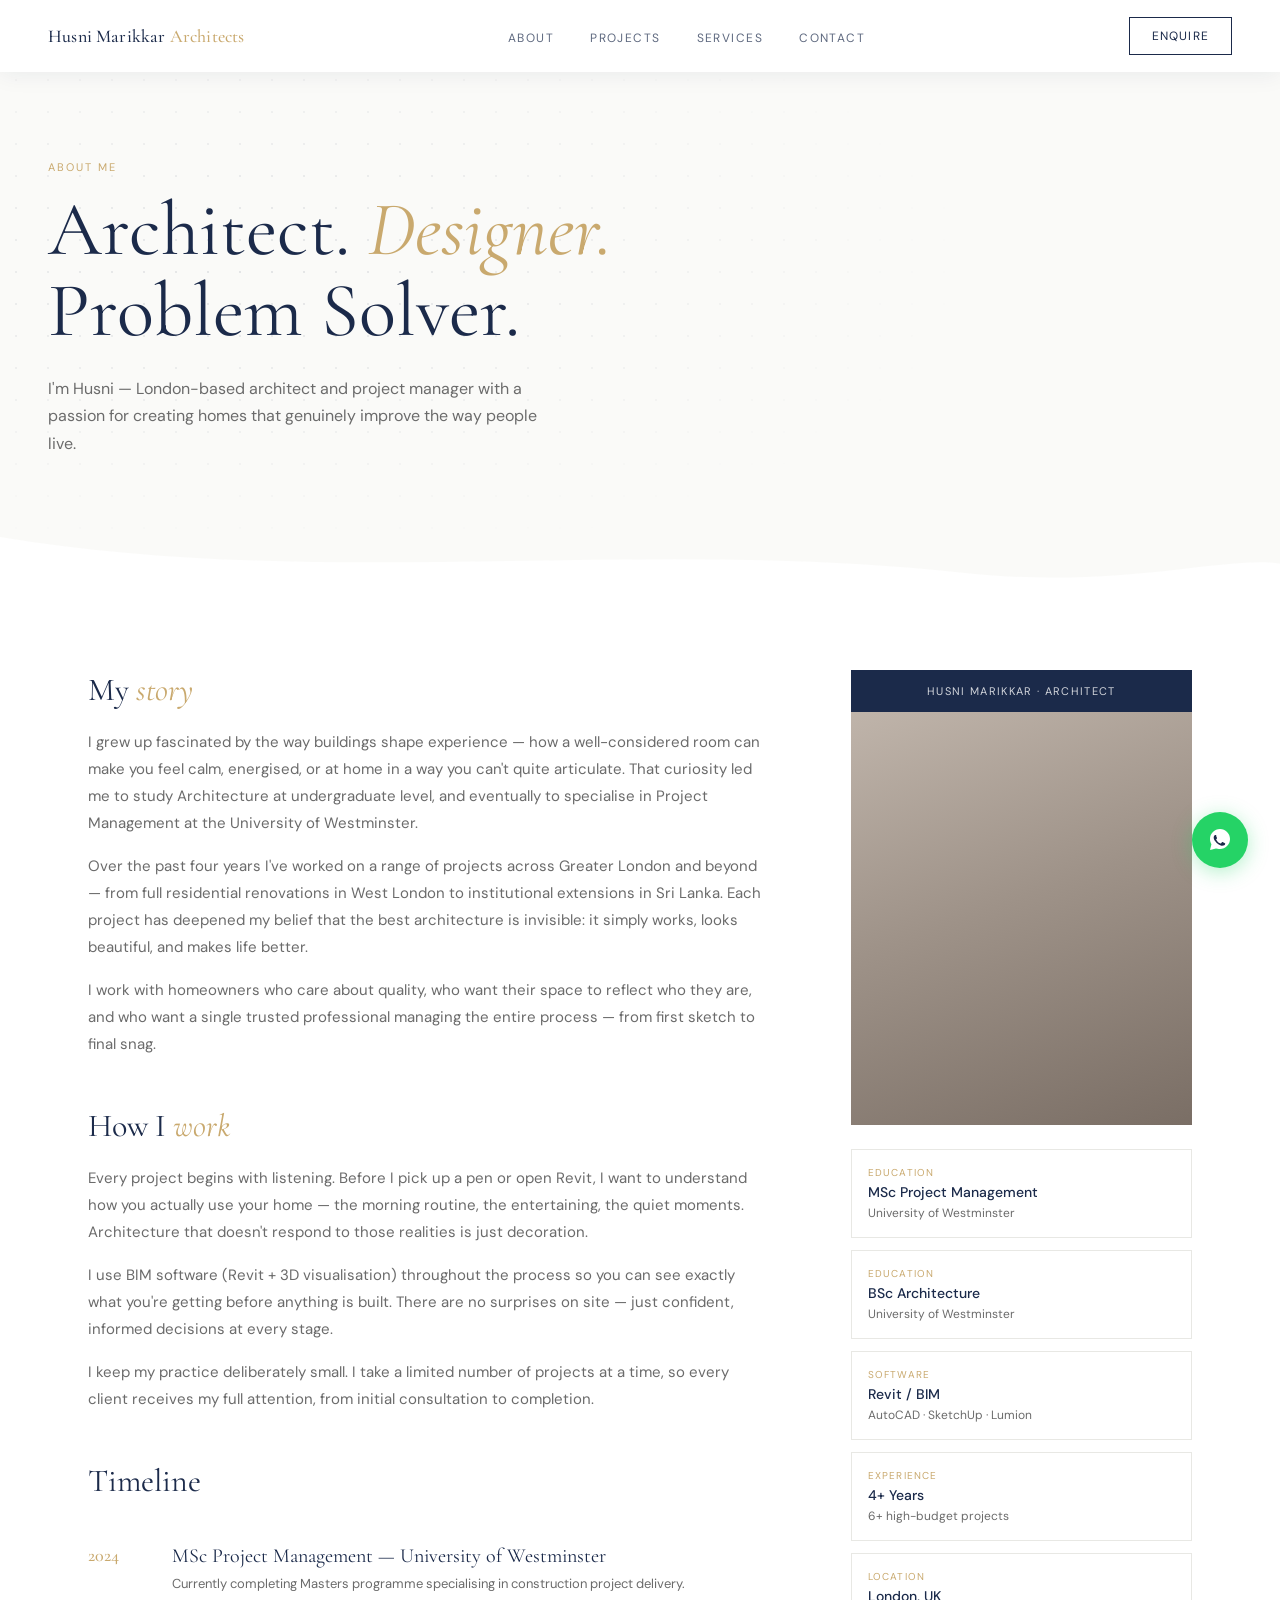
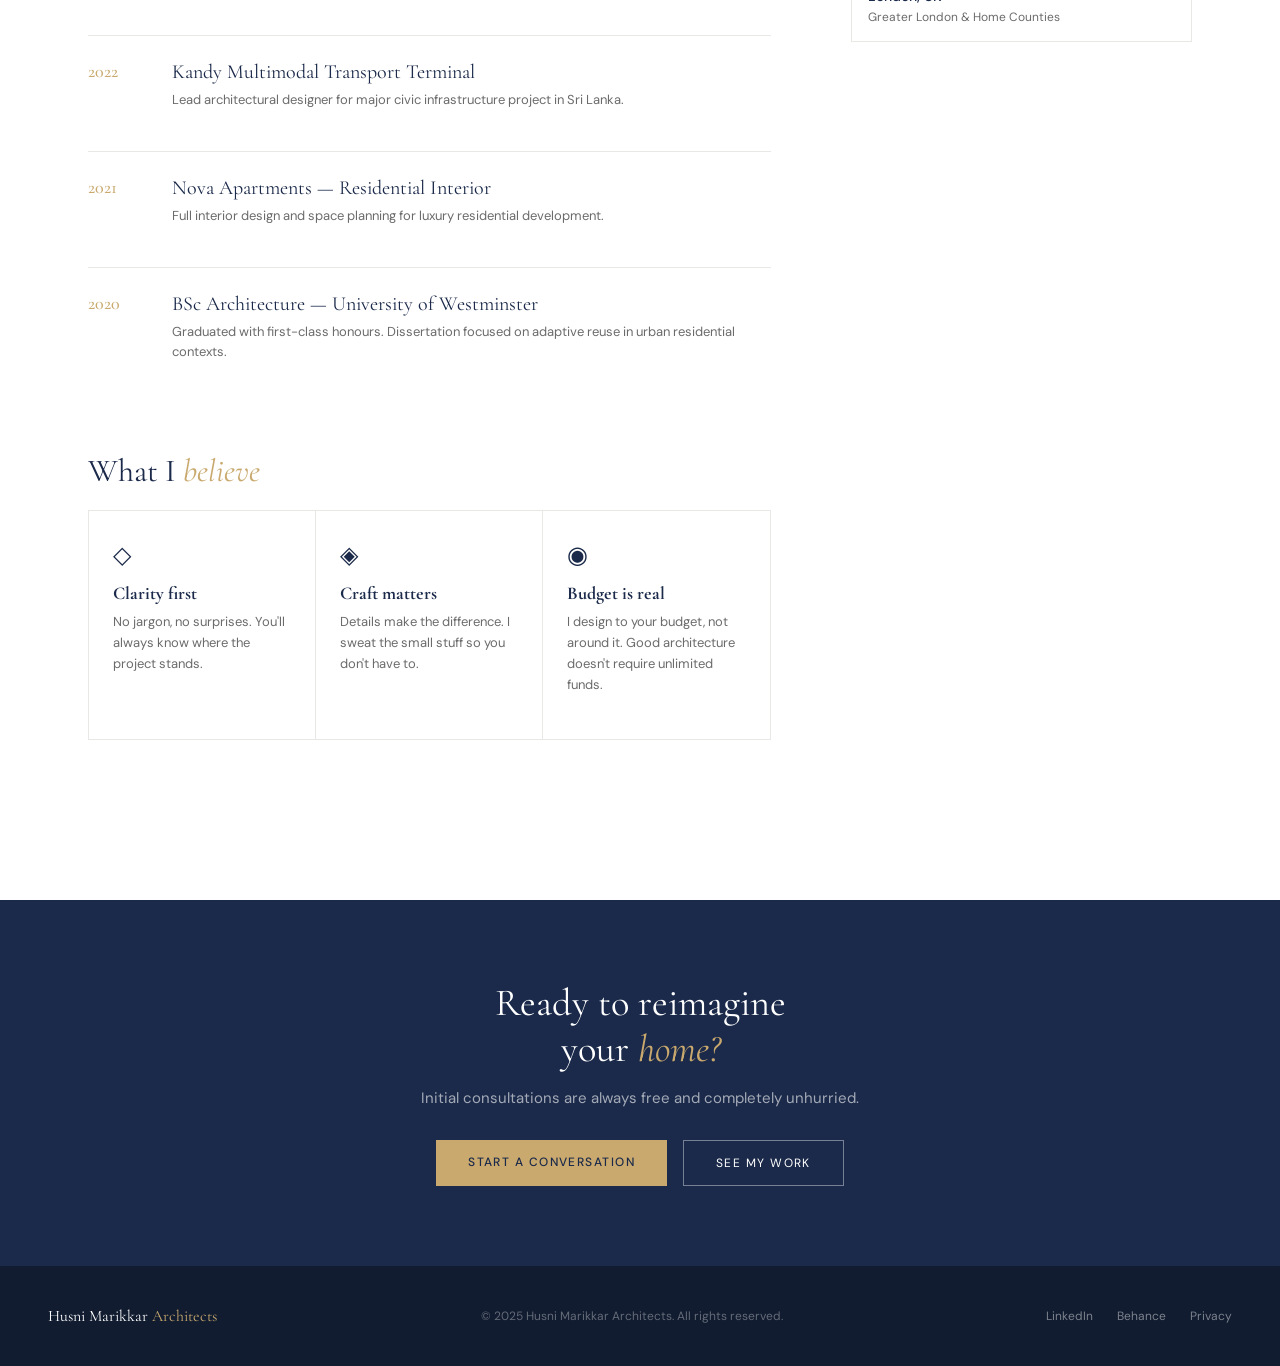
==== about.html @ 0e674bc0 "Add files via upload" ====
<!DOCTYPE html>
<html lang="en">
<head>
<meta charset="UTF-8"/><meta name="viewport" content="width=device-width,initial-scale=1.0"/>
<title>About Husni Marikkar | Architect & Project Manager, London</title>
<meta name="description" content="Meet Husni Marikkar — London-based architect with BSc Architecture and Masters in Project Management from University of Westminster."/>
<link rel="preconnect" href="https://fonts.googleapis.com"/><link rel="preconnect" href="https://fonts.gstatic.com" crossorigin/>
<link href="https://fonts.googleapis.com/css2?family=Cormorant+Garamond:ital,wght@0,300;0,400;0,500;0,600;1,300;1,400;1,500&family=DM+Sans:wght@300;400;500&display=swap" rel="stylesheet"/>
<link rel="stylesheet" href="shared.css"/>
<style>
.about-page-hero{padding:160px 48px 80px;background:var(--offwhite);position:relative;overflow:hidden}
.about-page-hero .dot-grid{position:absolute;inset:0;background-image:radial-gradient(circle,rgba(27,42,74,0.1) 1px,transparent 1px);background-size:32px 32px;mask-image:radial-gradient(ellipse 80% 80% at 20% 50%,black 0%,transparent 70%);-webkit-mask-image:radial-gradient(ellipse 80% 80% at 20% 50%,black 0%,transparent 70%);}
.about-page-inner{max-width:1200px;margin:0 auto;position:relative}
.about-page-hero h1{font-family:'Cormorant Garamond',serif;font-size:clamp(52px,6vw,80px);font-weight:400;line-height:1.05;color:var(--navy);margin-bottom:24px}
.about-page-hero h1 em{font-style:italic;color:var(--gold)}
.about-page-hero .sub{font-size:16px;line-height:1.7;color:var(--muted);max-width:520px}
.about-content{max-width:1200px;margin:0 auto;padding:80px 48px}
.about-two-col{display:grid;grid-template-columns:2fr 1fr;gap:80px;align-items:start}
.about-body h2{font-family:'Cormorant Garamond',serif;font-size:32px;font-weight:400;color:var(--navy);margin-bottom:20px;margin-top:48px}
.about-body h2:first-child{margin-top:0}
.about-body h2 em{font-style:italic;color:var(--gold)}
.about-body p{font-size:15px;line-height:1.8;color:var(--muted);margin-bottom:16px}
.about-sidebar{position:sticky;top:100px}
.profile-img{width:100%;aspect-ratio:3/4;background:linear-gradient(160deg,#C5BAB0 0%,#9E9288 50%,#7A6E65 100%);position:relative;overflow:hidden;margin-bottom:24px}
.profile-img img{width:100%;height:100%;object-fit:cover;position:absolute;inset:0}
.profile-bar{background:var(--navy);padding:14px 20px;text-align:center}
.profile-bar p{font-size:11px;letter-spacing:0.12em;text-transform:uppercase;color:rgba(255,255,255,0.8)}
.credentials{display:flex;flex-direction:column;gap:12px;margin-top:24px}
.cred-item{padding:16px;border:1px solid var(--border);display:flex;flex-direction:column;gap:4px}
.cred-label{font-size:10px;letter-spacing:0.12em;text-transform:uppercase;color:var(--gold)}
.cred-val{font-size:14px;color:var(--navy);font-weight:500}
.timeline{display:flex;flex-direction:column;gap:0;margin-top:8px}
.timeline-item{display:flex;gap:24px;padding:24px 0;border-bottom:1px solid var(--border)}
.timeline-item:last-child{border-bottom:none}
.timeline-year{font-family:'Cormorant Garamond',serif;font-size:18px;color:var(--gold);font-weight:500;min-width:60px}
.timeline-content h3{font-family:'Cormorant Garamond',serif;font-size:20px;color:var(--navy);font-weight:400;margin-bottom:6px}
.timeline-content p{font-size:13px;line-height:1.6;color:var(--muted)}
.values-grid{display:grid;grid-template-columns:repeat(3,1fr);gap:1px;background:var(--border);border:1px solid var(--border);margin-top:16px}
.value-card{background:var(--white);padding:28px 24px}
.value-card .icon{font-size:24px;margin-bottom:12px}
.value-card h3{font-family:'Cormorant Garamond',serif;font-size:18px;color:var(--navy);margin-bottom:8px}
.value-card p{font-size:13px;line-height:1.6;color:var(--muted)}
.cta-strip{background:var(--navy);padding:80px 48px;text-align:center;margin-top:80px}
.cta-strip h2{font-family:'Cormorant Garamond',serif;font-size:clamp(32px,3vw,44px);color:var(--white);font-weight:400;margin-bottom:16px}
.cta-strip h2 em{color:var(--gold);font-style:italic}
.cta-strip p{color:rgba(255,255,255,0.6);margin-bottom:32px;font-size:15px}
.cta-strip-btns{display:flex;justify-content:center;gap:16px;flex-wrap:wrap}
.btn-gold{padding:14px 32px;background:var(--gold);color:var(--navy);border:none;font-family:'DM Sans',sans-serif;font-size:12px;letter-spacing:0.12em;text-transform:uppercase;cursor:pointer;font-weight:500;transition:opacity 0.25s;text-decoration:none;display:inline-block}
.btn-gold:hover{opacity:0.88}
.btn-ghost-white{padding:14px 32px;border:1px solid rgba(255,255,255,0.4);color:var(--white);font-family:'DM Sans',sans-serif;font-size:12px;letter-spacing:0.12em;text-transform:uppercase;text-decoration:none;transition:all 0.25s;display:inline-block}
.btn-ghost-white:hover{background:rgba(255,255,255,0.1)}
@media(max-width:900px){.about-two-col{grid-template-columns:1fr}.about-sidebar{position:static}.about-page-hero,.about-content{padding-left:24px;padding-right:24px}.values-grid{grid-template-columns:1fr}}
</style>
</head>
<body>
<nav id="navbar">
  <a href="index.html" class="nav-logo">Husni Marikkar <span>Architects</span></a>
  <ul class="nav-links">
    <li><a href="index.html#about">About</a></li>
    <li><a href="projects.html">Projects</a></li>
    <li><a href="services.html">Services</a></li>
    <li><a href="contact.html">Contact</a></li>
  </ul>
  <button class="nav-enquire" onclick="location.href='contact.html'">Enquire</button>
</nav>

<div class="about-page-hero">
  <div class="dot-grid"></div>
  <div class="about-page-inner reveal">
    <p class="eyebrow">About Me</p>
    <h1>Architect. <em>Designer.</em><br>Problem Solver.</h1>
    <p class="sub">I'm Husni — London-based architect and project manager with a passion for creating homes that genuinely improve the way people live.</p>
  </div>
</div>

<svg class="wave-divider" viewBox="0 0 1440 60" xmlns="http://www.w3.org/2000/svg" preserveAspectRatio="none" style="background:#FAFAF8">
  <path d="M0,0 C360,60 720,0 1080,40 C1260,60 1380,20 1440,30 L1440,60 L0,60 Z" fill="#FFFFFF"/>
</svg>

<div class="about-content">
  <div class="about-two-col">
    <div class="about-body reveal">
      <h2>My <em>story</em></h2>
      <p>I grew up fascinated by the way buildings shape experience — how a well-considered room can make you feel calm, energised, or at home in a way you can't quite articulate. That curiosity led me to study Architecture at undergraduate level, and eventually to specialise in Project Management at the University of Westminster.</p>
      <p>Over the past four years I've worked on a range of projects across Greater London and beyond — from full residential renovations in West London to institutional extensions in Sri Lanka. Each project has deepened my belief that the best architecture is invisible: it simply works, looks beautiful, and makes life better.</p>
      <p>I work with homeowners who care about quality, who want their space to reflect who they are, and who want a single trusted professional managing the entire process — from first sketch to final snag.</p>

      <h2>How I <em>work</em></h2>
      <p>Every project begins with listening. Before I pick up a pen or open Revit, I want to understand how you actually use your home — the morning routine, the entertaining, the quiet moments. Architecture that doesn't respond to those realities is just decoration.</p>
      <p>I use BIM software (Revit + 3D visualisation) throughout the process so you can see exactly what you're getting before anything is built. There are no surprises on site — just confident, informed decisions at every stage.</p>
      <p>I keep my practice deliberately small. I take a limited number of projects at a time, so every client receives my full attention, from initial consultation to completion.</p>

      <h2>Timeline</h2>
      <div class="timeline">
        <div class="timeline-item"><div class="timeline-year">2024</div><div class="timeline-content"><h3>MSc Project Management — University of Westminster</h3><p>Currently completing Masters programme specialising in construction project delivery.</p></div></div>
        <div class="timeline-item"><div class="timeline-year">2022</div><div class="timeline-content"><h3>Kandy Multimodal Transport Terminal</h3><p>Lead architectural designer for major civic infrastructure project in Sri Lanka.</p></div></div>
        <div class="timeline-item"><div class="timeline-year">2021</div><div class="timeline-content"><h3>Nova Apartments — Residential Interior</h3><p>Full interior design and space planning for luxury residential development.</p></div></div>
        <div class="timeline-item"><div class="timeline-year">2020</div><div class="timeline-content"><h3>BSc Architecture — University of Westminster</h3><p>Graduated with first-class honours. Dissertation focused on adaptive reuse in urban residential contexts.</p></div></div>
      </div>

      <h2>What I <em>believe</em></h2>
      <div class="values-grid">
        <div class="value-card"><div class="icon">◇</div><h3>Clarity first</h3><p>No jargon, no surprises. You'll always know where the project stands.</p></div>
        <div class="value-card"><div class="icon">◈</div><h3>Craft matters</h3><p>Details make the difference. I sweat the small stuff so you don't have to.</p></div>
        <div class="value-card"><div class="icon">◉</div><h3>Budget is real</h3><p>I design to your budget, not around it. Good architecture doesn't require unlimited funds.</p></div>
      </div>
    </div>
    <div class="about-sidebar reveal">
      <div class="profile-img">
        <img src="images/about.jpg" alt="Husni Marikkar" onerror="this.style.display='none'"/>
        <div class="profile-bar"><p>Husni Marikkar · Architect</p></div>
      </div>
      <div class="credentials">
        <div class="cred-item"><div class="cred-label">Education</div><div class="cred-val">MSc Project Management</div><div style="font-size:12px;color:var(--muted)">University of Westminster</div></div>
        <div class="cred-item"><div class="cred-label">Education</div><div class="cred-val">BSc Architecture</div><div style="font-size:12px;color:var(--muted)">University of Westminster</div></div>
        <div class="cred-item"><div class="cred-label">Software</div><div class="cred-val">Revit / BIM</div><div style="font-size:12px;color:var(--muted)">AutoCAD · SketchUp · Lumion</div></div>
        <div class="cred-item"><div class="cred-label">Experience</div><div class="cred-val">4+ Years</div><div style="font-size:12px;color:var(--muted)">6+ high-budget projects</div></div>
        <div class="cred-item"><div class="cred-label">Location</div><div class="cred-val">London, UK</div><div style="font-size:12px;color:var(--muted)">Greater London &amp; Home Counties</div></div>
      </div>
    </div>
  </div>
</div>

<div class="cta-strip">
  <h2>Ready to reimagine<br>your <em>home?</em></h2>
  <p>Initial consultations are always free and completely unhurried.</p>
  <div class="cta-strip-btns">
    <a href="contact.html" class="btn-gold">Start a Conversation</a>
    <a href="projects.html" class="btn-ghost-white">See My Work</a>
  </div>
</div>

<footer>
  <div class="footer-logo">Husni Marikkar <span>Architects</span></div>
  <div class="footer-copy">© 2025 Husni Marikkar Architects. All rights reserved.</div>
  <div class="footer-links"><a href="#">LinkedIn</a><a href="#">Behance</a><a href="#">Privacy</a></div>
</footer>

<a class="wa-btn visible" href="https://wa.me/447466554153?text=Hi%20Husni%2C%20I'd%20like%20to%20discuss%20a%20project%20with%20you." target="_blank" rel="noopener">
  <div class="wa-tooltip">Let's talk</div>
  <svg width="26" height="26" viewBox="0 0 26 26" fill="none"><path d="M13 2C7.477 2 3 6.477 3 12c0 1.89.522 3.66 1.432 5.175L3 23l5.98-1.41A10 10 0 0 0 13 22c5.523 0 10-4.477 10-10S18.523 2 13 2z" fill="white"/><path d="M9.5 8.5c-.2-.5-.4-.5-.6-.5h-.5c-.2 0-.5.1-.7.3-.3.3-1 1-1 2.4s1 2.8 1.2 3c.1.2 2 3 4.9 4.2 2.4 1 2.9.8 3.4.7.5-.1 1.6-.6 1.8-1.2.2-.6.2-1.1.1-1.2-.1-.1-.3-.2-.6-.3-.3-.2-1.6-.8-1.9-.9-.3-.1-.5-.1-.7.2-.2.3-.8 1-.9 1.1-.2.2-.3.2-.6.1-.3-.2-1.3-.5-2.5-1.5-.9-.8-1.5-1.8-1.7-2.1-.2-.3 0-.4.1-.6.1-.1.3-.3.4-.5.1-.1.2-.3.3-.4.1-.2 0-.4-.1-.5-.1-.2-.7-1.6-.9-2.2z" fill="#1B2A4A"/></svg>
</a>
<script src="shared.js"></script>
<script>
document.getElementById('navbar').classList.add('scrolled');
const observer=new IntersectionObserver(e=>{e.forEach(x=>{if(x.isIntersecting){x.target.classList.add('visible');observer.unobserve(x.target);}});},{threshold:0.1});
document.querySelectorAll('.reveal').forEach(el=>observer.observe(el));
</script>
</body>
</html>
---- shared.css ----
*,*::before,*::after{box-sizing:border-box;margin:0;padding:0}
:root{--navy:#1B2A4A;--gold:#C9A96E;--white:#FFFFFF;--offwhite:#FAFAF8;--muted:#6B6B6B;--border:#E8E8E4;--navy-light:#EEF1F7;}
html{scroll-behavior:smooth}
body{font-family:'DM Sans',sans-serif;background:var(--white);color:var(--navy);overflow-x:hidden}
nav{position:fixed;top:0;left:0;right:0;z-index:100;height:72px;display:flex;align-items:center;justify-content:space-between;padding:0 48px;background:rgba(255,255,255,0.92);backdrop-filter:blur(12px);transition:box-shadow 0.3s;}
nav.scrolled{box-shadow:0 1px 24px rgba(27,42,74,0.08)}
.nav-logo{font-family:'Cormorant Garamond',serif;font-size:18px;font-weight:500;color:var(--navy);text-decoration:none;letter-spacing:0.01em}
.nav-logo span{color:var(--gold)}
.nav-links{display:flex;gap:36px;list-style:none}
.nav-links a{font-size:12px;font-weight:400;color:var(--navy);text-decoration:none;letter-spacing:0.12em;text-transform:uppercase;opacity:0.7;transition:opacity 0.2s}
.nav-links a:hover,.nav-links a.active{opacity:1}
.nav-enquire{font-size:12px;letter-spacing:0.1em;text-transform:uppercase;padding:10px 22px;border:1px solid var(--navy);color:var(--navy);background:transparent;cursor:pointer;font-family:'DM Sans',sans-serif;transition:all 0.25s;}
.nav-enquire:hover{background:var(--navy);color:var(--white)}
footer{background:#111C30;padding:40px 48px;display:flex;align-items:center;justify-content:space-between}
.footer-logo{font-family:'Cormorant Garamond',serif;font-size:16px;color:var(--white)}
.footer-logo span{color:var(--gold)}
.footer-copy{font-size:12px;color:rgba(255,255,255,0.35)}
.footer-links{display:flex;gap:24px}
.footer-links a{font-size:12px;color:rgba(255,255,255,0.45);text-decoration:none;transition:color 0.2s}
.footer-links a:hover{color:var(--gold)}
.wa-btn{position:fixed;bottom:32px;right:32px;z-index:200;width:56px;height:56px;border-radius:50%;background:#25D366;display:flex;align-items:center;justify-content:center;cursor:pointer;box-shadow:0 4px 20px rgba(37,211,102,0.35);opacity:0;pointer-events:none;transition:opacity 0.4s,transform 0.2s;text-decoration:none;}
.wa-btn.visible{opacity:1;pointer-events:all}
.wa-btn:hover{transform:scale(1.08)}
.wa-tooltip{position:absolute;right:68px;top:50%;transform:translateY(-50%);background:var(--navy);color:var(--white);font-size:12px;padding:6px 14px;border-radius:20px;white-space:nowrap;opacity:0;transition:opacity 0.2s;pointer-events:none;}
.wa-btn:hover .wa-tooltip{opacity:1}
.reveal{opacity:0;transform:translateY(24px);transition:opacity 0.7s ease,transform 0.7s ease}
.reveal.visible{opacity:1;transform:translateY(0)}
.eyebrow{font-size:11px;letter-spacing:0.18em;text-transform:uppercase;color:var(--gold);margin-bottom:16px}
.wave-divider{display:block;width:100%;line-height:0;overflow:hidden}
.page-hero{padding:160px 48px 80px;max-width:1200px;margin:0 auto}
.page-hero .eyebrow{margin-bottom:20px}
.page-hero h1{font-family:'Cormorant Garamond',serif;font-size:clamp(48px,5vw,72px);font-weight:400;line-height:1.05;color:var(--navy)}
.page-hero h1 em{font-style:italic;color:var(--gold)}
.page-hero p{font-size:16px;line-height:1.75;color:var(--muted);max-width:560px;margin-top:24px}
.btn-primary{font-size:12px;letter-spacing:0.1em;text-transform:uppercase;padding:14px 28px;background:var(--navy);color:var(--white);border:1px solid var(--navy);cursor:pointer;font-family:'DM Sans',sans-serif;transition:all 0.25s;text-decoration:none;display:inline-flex;align-items:center;gap:8px;}
.btn-primary:hover{background:transparent;color:var(--navy)}
.btn-ghost{font-size:12px;letter-spacing:0.1em;text-transform:uppercase;padding:14px 28px;background:transparent;color:var(--navy);border:1px solid var(--navy);cursor:pointer;font-family:'DM Sans',sans-serif;transition:all 0.25s;text-decoration:none;}
.btn-ghost:hover{background:var(--navy);color:var(--white)}
@media(max-width:900px){nav{padding:0 24px}.nav-links{display:none}footer{flex-direction:column;gap:16px;text-align:center}.page-hero{padding:120px 24px 60px}}
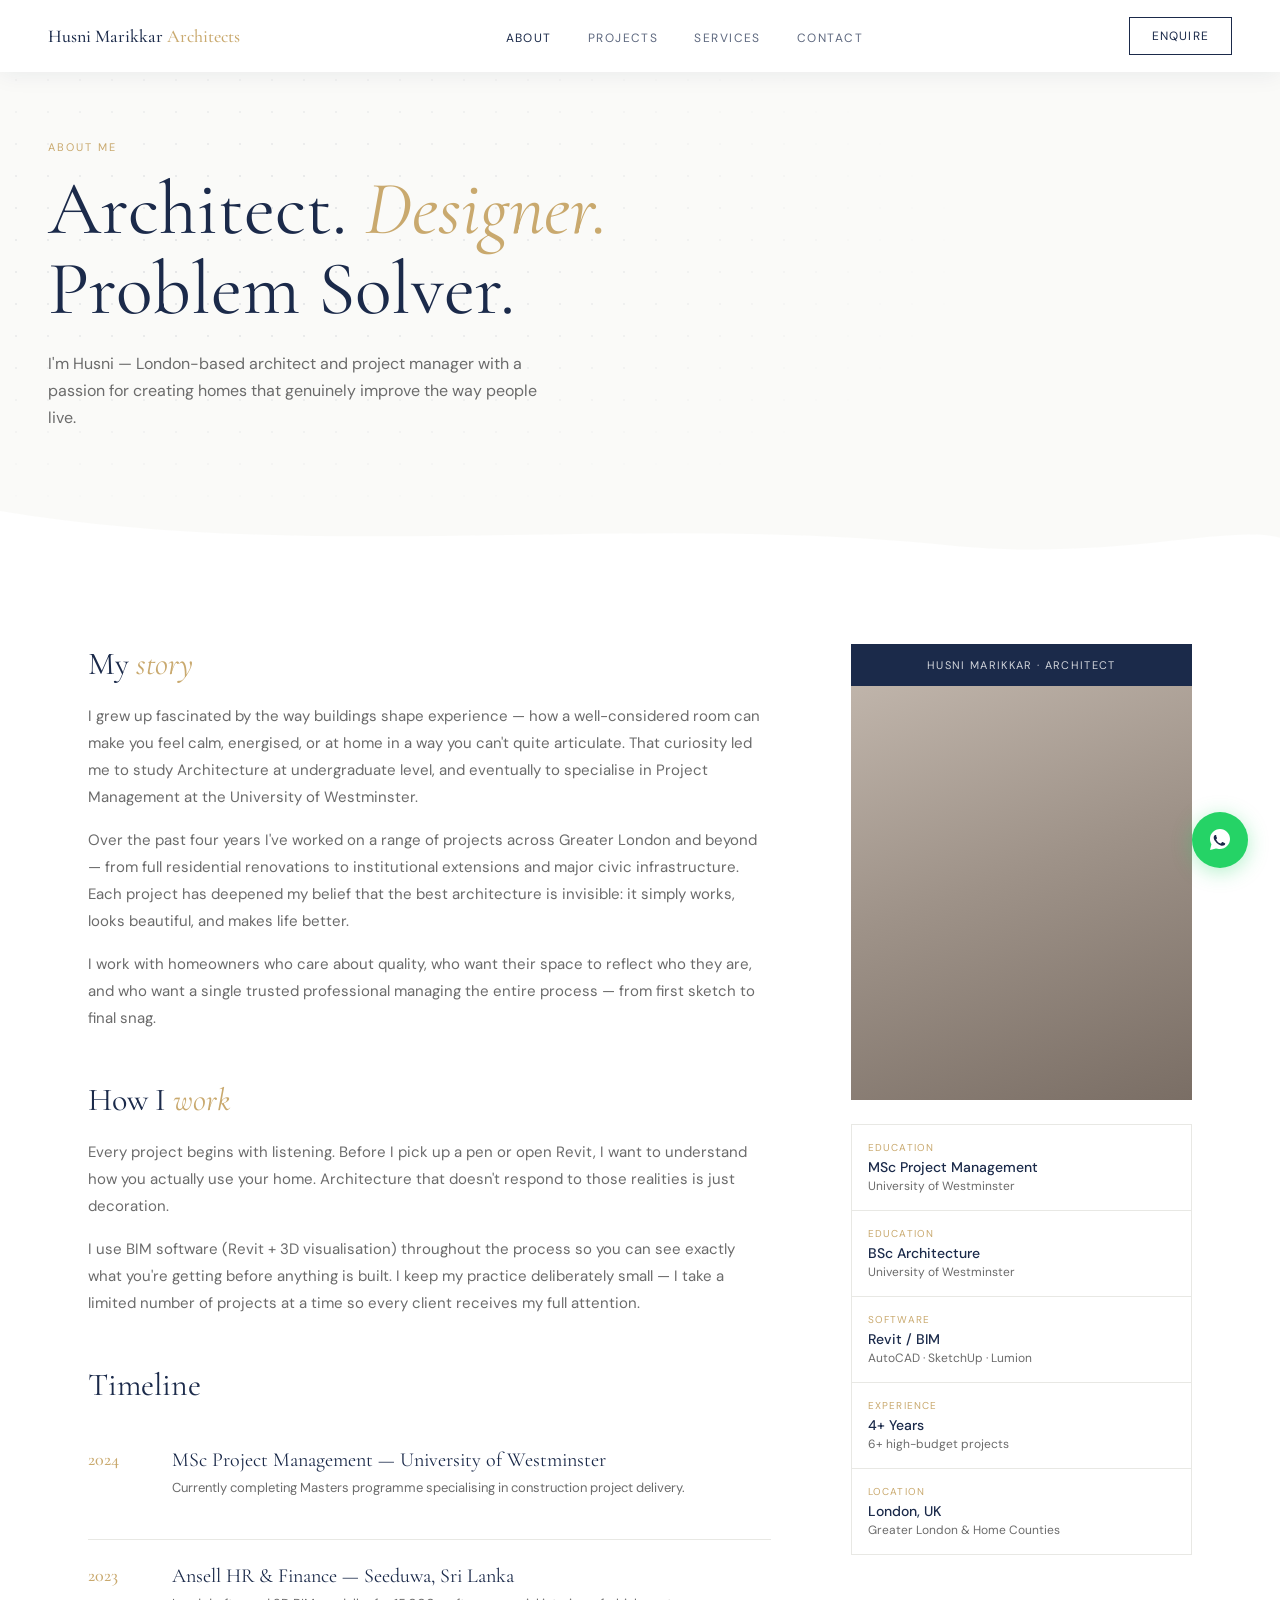
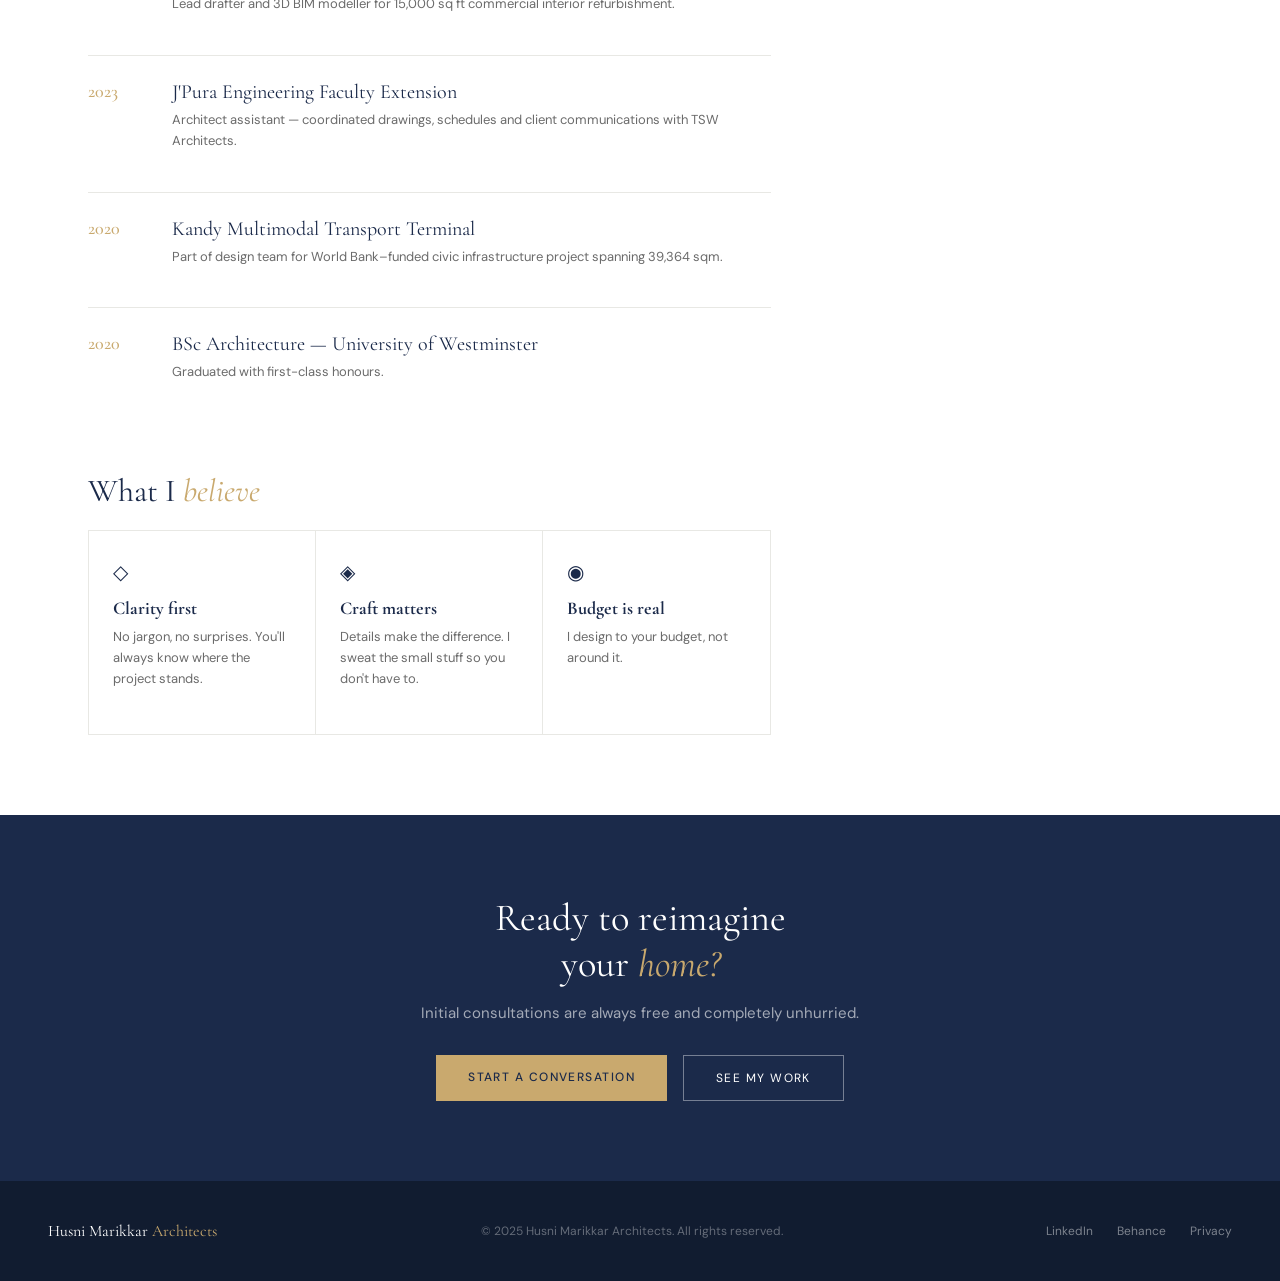
==== commit bc2d8250: "Fix all pages: self-contained CSS/fonts, horizontal nav, real project images on all pages" ====
--- a/about.html
+++ b/about.html
@@ -4,32 +4,49 @@
 <meta charset="UTF-8"/><meta name="viewport" content="width=device-width,initial-scale=1.0"/>
 <title>About Husni Marikkar | Architect & Project Manager, London</title>
 <meta name="description" content="Meet Husni Marikkar — London-based architect with BSc Architecture and Masters in Project Management from University of Westminster."/>
-<link rel="preconnect" href="https://fonts.googleapis.com"/><link rel="preconnect" href="https://fonts.gstatic.com" crossorigin/>
+<link rel="preconnect" href="https://fonts.googleapis.com"/>
+<link rel="preconnect" href="https://fonts.gstatic.com" crossorigin/>
 <link href="https://fonts.googleapis.com/css2?family=Cormorant+Garamond:ital,wght@0,300;0,400;0,500;0,600;1,300;1,400;1,500&family=DM+Sans:wght@300;400;500&display=swap" rel="stylesheet"/>
-<link rel="stylesheet" href="shared.css"/>
 <style>
-.about-page-hero{padding:160px 48px 80px;background:var(--offwhite);position:relative;overflow:hidden}
-.about-page-hero .dot-grid{position:absolute;inset:0;background-image:radial-gradient(circle,rgba(27,42,74,0.1) 1px,transparent 1px);background-size:32px 32px;mask-image:radial-gradient(ellipse 80% 80% at 20% 50%,black 0%,transparent 70%);-webkit-mask-image:radial-gradient(ellipse 80% 80% at 20% 50%,black 0%,transparent 70%);}
-.about-page-inner{max-width:1200px;margin:0 auto;position:relative}
-.about-page-hero h1{font-family:'Cormorant Garamond',serif;font-size:clamp(52px,6vw,80px);font-weight:400;line-height:1.05;color:var(--navy);margin-bottom:24px}
-.about-page-hero h1 em{font-style:italic;color:var(--gold)}
-.about-page-hero .sub{font-size:16px;line-height:1.7;color:var(--muted);max-width:520px}
+*,*::before,*::after{box-sizing:border-box;margin:0;padding:0}
+:root{--navy:#1B2A4A;--gold:#C9A96E;--white:#FFFFFF;--offwhite:#FAFAF8;--muted:#6B6B6B;--border:#E8E8E4;--navy-light:#EEF1F7;}
+html{scroll-behavior:smooth}
+body{font-family:'DM Sans',sans-serif;background:var(--white);color:var(--navy);overflow-x:hidden}
+nav{position:fixed;top:0;left:0;right:0;z-index:100;height:72px;display:flex;flex-direction:row;align-items:center;justify-content:space-between;padding:0 48px;background:rgba(255,255,255,0.95);backdrop-filter:blur(12px);box-shadow:0 1px 24px rgba(27,42,74,0.08)}
+.nav-logo{font-family:'Cormorant Garamond',serif;font-size:18px;font-weight:500;color:var(--navy);text-decoration:none;white-space:nowrap}
+.nav-logo span{color:var(--gold)}
+.nav-links{display:flex;flex-direction:row;gap:36px;list-style:none;align-items:center;margin:0;padding:0}
+.nav-links li{display:inline-block}
+.nav-links a{font-size:12px;color:var(--navy);text-decoration:none;letter-spacing:0.12em;text-transform:uppercase;opacity:0.7;transition:opacity 0.2s;white-space:nowrap}
+.nav-links a:hover,.nav-links a.active{opacity:1}
+.nav-enquire{font-size:12px;letter-spacing:0.1em;text-transform:uppercase;padding:10px 22px;border:1px solid var(--navy);color:var(--navy);background:transparent;cursor:pointer;font-family:'DM Sans',sans-serif;transition:all 0.25s}
+.nav-enquire:hover{background:var(--navy);color:var(--white)}
+.eyebrow{font-size:11px;letter-spacing:0.18em;text-transform:uppercase;color:var(--gold);margin-bottom:16px;display:block}
+.reveal{opacity:0;transform:translateY(24px);transition:opacity 0.7s ease,transform 0.7s ease}
+.reveal.visible{opacity:1;transform:translateY(0)}
+footer{background:#111C30;padding:40px 48px;display:flex;flex-direction:row;align-items:center;justify-content:space-between}
+.footer-logo{font-family:'Cormorant Garamond',serif;font-size:16px;color:var(--white)}
+.footer-logo span{color:var(--gold)}
+.footer-copy{font-size:12px;color:rgba(255,255,255,0.35)}
+.footer-links{display:flex;gap:24px}
+.footer-links a{font-size:12px;color:rgba(255,255,255,0.45);text-decoration:none}
+.footer-links a:hover{color:var(--gold)}
+.wa-btn{position:fixed;bottom:32px;right:32px;z-index:200;width:56px;height:56px;border-radius:50%;background:#25D366;display:flex;align-items:center;justify-content:center;box-shadow:0 4px 20px rgba(37,211,102,0.35);text-decoration:none;transition:transform 0.2s}
+.wa-btn:hover{transform:scale(1.08)}
+/* PAGE STYLES */
+.about-hero{background:var(--offwhite);padding:140px 48px 80px;position:relative;overflow:hidden}
+.about-hero-dot{position:absolute;inset:0;background-image:radial-gradient(circle,rgba(27,42,74,0.1) 1px,transparent 1px);background-size:32px 32px;mask-image:radial-gradient(ellipse 80% 80% at 20% 50%,black 0%,transparent 70%);-webkit-mask-image:radial-gradient(ellipse 80% 80% at 20% 50%,black 0%,transparent 70%)}
+.about-hero-inner{max-width:1200px;margin:0 auto;position:relative}
+.about-hero h1{font-family:'Cormorant Garamond',serif;font-size:clamp(48px,6vw,76px);font-weight:400;line-height:1.05;color:var(--navy);margin-bottom:20px}
+.about-hero h1 em{font-style:italic;color:var(--gold)}
+.about-hero .sub{font-size:16px;line-height:1.7;color:var(--muted);max-width:520px}
+.wave-divider{display:block;width:100%;line-height:0;overflow:hidden}
 .about-content{max-width:1200px;margin:0 auto;padding:80px 48px}
 .about-two-col{display:grid;grid-template-columns:2fr 1fr;gap:80px;align-items:start}
 .about-body h2{font-family:'Cormorant Garamond',serif;font-size:32px;font-weight:400;color:var(--navy);margin-bottom:20px;margin-top:48px}
 .about-body h2:first-child{margin-top:0}
 .about-body h2 em{font-style:italic;color:var(--gold)}
 .about-body p{font-size:15px;line-height:1.8;color:var(--muted);margin-bottom:16px}
-.about-sidebar{position:sticky;top:100px}
-.profile-img{width:100%;aspect-ratio:3/4;background:linear-gradient(160deg,#C5BAB0 0%,#9E9288 50%,#7A6E65 100%);position:relative;overflow:hidden;margin-bottom:24px}
-.profile-img img{width:100%;height:100%;object-fit:cover;position:absolute;inset:0}
-.profile-bar{background:var(--navy);padding:14px 20px;text-align:center}
-.profile-bar p{font-size:11px;letter-spacing:0.12em;text-transform:uppercase;color:rgba(255,255,255,0.8)}
-.credentials{display:flex;flex-direction:column;gap:12px;margin-top:24px}
-.cred-item{padding:16px;border:1px solid var(--border);display:flex;flex-direction:column;gap:4px}
-.cred-label{font-size:10px;letter-spacing:0.12em;text-transform:uppercase;color:var(--gold)}
-.cred-val{font-size:14px;color:var(--navy);font-weight:500}
-.timeline{display:flex;flex-direction:column;gap:0;margin-top:8px}
 .timeline-item{display:flex;gap:24px;padding:24px 0;border-bottom:1px solid var(--border)}
 .timeline-item:last-child{border-bottom:none}
 .timeline-year{font-family:'Cormorant Garamond',serif;font-size:18px;color:var(--gold);font-weight:500;min-width:60px}
@@ -37,26 +54,37 @@
 .timeline-content p{font-size:13px;line-height:1.6;color:var(--muted)}
 .values-grid{display:grid;grid-template-columns:repeat(3,1fr);gap:1px;background:var(--border);border:1px solid var(--border);margin-top:16px}
 .value-card{background:var(--white);padding:28px 24px}
-.value-card .icon{font-size:24px;margin-bottom:12px}
+.value-icon{font-size:20px;margin-bottom:12px}
 .value-card h3{font-family:'Cormorant Garamond',serif;font-size:18px;color:var(--navy);margin-bottom:8px}
 .value-card p{font-size:13px;line-height:1.6;color:var(--muted)}
-.cta-strip{background:var(--navy);padding:80px 48px;text-align:center;margin-top:80px}
+.about-sidebar{position:sticky;top:100px}
+.profile-img{width:100%;aspect-ratio:3/4;background:linear-gradient(160deg,#C5BAB0 0%,#9E9288 50%,#7A6E65 100%);position:relative;overflow:hidden;margin-bottom:0}
+.profile-img img{width:100%;height:100%;object-fit:cover;position:absolute;inset:0}
+.profile-bar{background:var(--navy);padding:14px 20px;text-align:center}
+.profile-bar p{font-size:11px;letter-spacing:0.12em;text-transform:uppercase;color:rgba(255,255,255,0.8)}
+.credentials{display:flex;flex-direction:column;gap:0;margin-top:24px;border:1px solid var(--border)}
+.cred-item{padding:16px;border-bottom:1px solid var(--border)}
+.cred-item:last-child{border-bottom:none}
+.cred-label{font-size:10px;letter-spacing:0.12em;text-transform:uppercase;color:var(--gold);margin-bottom:4px}
+.cred-val{font-size:14px;color:var(--navy);font-weight:500}
+.cred-sub{font-size:12px;color:var(--muted);margin-top:2px}
+.cta-strip{background:var(--navy);padding:80px 48px;text-align:center}
 .cta-strip h2{font-family:'Cormorant Garamond',serif;font-size:clamp(32px,3vw,44px);color:var(--white);font-weight:400;margin-bottom:16px}
 .cta-strip h2 em{color:var(--gold);font-style:italic}
 .cta-strip p{color:rgba(255,255,255,0.6);margin-bottom:32px;font-size:15px}
-.cta-strip-btns{display:flex;justify-content:center;gap:16px;flex-wrap:wrap}
-.btn-gold{padding:14px 32px;background:var(--gold);color:var(--navy);border:none;font-family:'DM Sans',sans-serif;font-size:12px;letter-spacing:0.12em;text-transform:uppercase;cursor:pointer;font-weight:500;transition:opacity 0.25s;text-decoration:none;display:inline-block}
-.btn-gold:hover{opacity:0.88}
+.cta-btns{display:flex;justify-content:center;gap:16px;flex-wrap:wrap}
+.btn-gold-solid{padding:14px 32px;background:var(--gold);color:var(--navy);border:none;font-family:'DM Sans',sans-serif;font-size:12px;letter-spacing:0.12em;text-transform:uppercase;cursor:pointer;font-weight:500;text-decoration:none;display:inline-block;transition:opacity 0.25s}
+.btn-gold-solid:hover{opacity:0.88}
 .btn-ghost-white{padding:14px 32px;border:1px solid rgba(255,255,255,0.4);color:var(--white);font-family:'DM Sans',sans-serif;font-size:12px;letter-spacing:0.12em;text-transform:uppercase;text-decoration:none;transition:all 0.25s;display:inline-block}
 .btn-ghost-white:hover{background:rgba(255,255,255,0.1)}
-@media(max-width:900px){.about-two-col{grid-template-columns:1fr}.about-sidebar{position:static}.about-page-hero,.about-content{padding-left:24px;padding-right:24px}.values-grid{grid-template-columns:1fr}}
+@media(max-width:900px){nav{padding:0 24px}.nav-links{display:none}.about-two-col{grid-template-columns:1fr}.about-sidebar{position:static}.about-hero,.about-content,.cta-strip{padding-left:24px;padding-right:24px}.values-grid{grid-template-columns:1fr}footer{flex-direction:column;gap:16px;text-align:center}}
 </style>
 </head>
 <body>
-<nav id="navbar">
+<nav>
   <a href="index.html" class="nav-logo">Husni Marikkar <span>Architects</span></a>
   <ul class="nav-links">
-    <li><a href="index.html#about">About</a></li>
+    <li><a href="about.html" class="active">About</a></li>
     <li><a href="projects.html">Projects</a></li>
     <li><a href="services.html">Services</a></li>
     <li><a href="contact.html">Contact</a></li>
@@ -64,17 +92,17 @@
   <button class="nav-enquire" onclick="location.href='contact.html'">Enquire</button>
 </nav>
 
-<div class="about-page-hero">
-  <div class="dot-grid"></div>
-  <div class="about-page-inner reveal">
-    <p class="eyebrow">About Me</p>
+<div class="about-hero">
+  <div class="about-hero-dot"></div>
+  <div class="about-hero-inner reveal">
+    <span class="eyebrow">About Me</span>
     <h1>Architect. <em>Designer.</em><br>Problem Solver.</h1>
     <p class="sub">I'm Husni — London-based architect and project manager with a passion for creating homes that genuinely improve the way people live.</p>
   </div>
 </div>
 
 <svg class="wave-divider" viewBox="0 0 1440 60" xmlns="http://www.w3.org/2000/svg" preserveAspectRatio="none" style="background:#FAFAF8">
-  <path d="M0,0 C360,60 720,0 1080,40 C1260,60 1380,20 1440,30 L1440,60 L0,60 Z" fill="#FFFFFF"/>
+  <path d="M0,0 C360,60 720,0 1080,40 C1260,55 1380,15 1440,30 L1440,60 L0,60 Z" fill="#FFFFFF"/>
 </svg>
 
 <div class="about-content">
@@ -82,27 +110,24 @@
     <div class="about-body reveal">
       <h2>My <em>story</em></h2>
       <p>I grew up fascinated by the way buildings shape experience — how a well-considered room can make you feel calm, energised, or at home in a way you can't quite articulate. That curiosity led me to study Architecture at undergraduate level, and eventually to specialise in Project Management at the University of Westminster.</p>
-      <p>Over the past four years I've worked on a range of projects across Greater London and beyond — from full residential renovations in West London to institutional extensions in Sri Lanka. Each project has deepened my belief that the best architecture is invisible: it simply works, looks beautiful, and makes life better.</p>
+      <p>Over the past four years I've worked on a range of projects across Greater London and beyond — from full residential renovations to institutional extensions and major civic infrastructure. Each project has deepened my belief that the best architecture is invisible: it simply works, looks beautiful, and makes life better.</p>
       <p>I work with homeowners who care about quality, who want their space to reflect who they are, and who want a single trusted professional managing the entire process — from first sketch to final snag.</p>
-
       <h2>How I <em>work</em></h2>
-      <p>Every project begins with listening. Before I pick up a pen or open Revit, I want to understand how you actually use your home — the morning routine, the entertaining, the quiet moments. Architecture that doesn't respond to those realities is just decoration.</p>
-      <p>I use BIM software (Revit + 3D visualisation) throughout the process so you can see exactly what you're getting before anything is built. There are no surprises on site — just confident, informed decisions at every stage.</p>
-      <p>I keep my practice deliberately small. I take a limited number of projects at a time, so every client receives my full attention, from initial consultation to completion.</p>
-
+      <p>Every project begins with listening. Before I pick up a pen or open Revit, I want to understand how you actually use your home. Architecture that doesn't respond to those realities is just decoration.</p>
+      <p>I use BIM software (Revit + 3D visualisation) throughout the process so you can see exactly what you're getting before anything is built. I keep my practice deliberately small — I take a limited number of projects at a time so every client receives my full attention.</p>
       <h2>Timeline</h2>
-      <div class="timeline">
+      <div>
         <div class="timeline-item"><div class="timeline-year">2024</div><div class="timeline-content"><h3>MSc Project Management — University of Westminster</h3><p>Currently completing Masters programme specialising in construction project delivery.</p></div></div>
-        <div class="timeline-item"><div class="timeline-year">2022</div><div class="timeline-content"><h3>Kandy Multimodal Transport Terminal</h3><p>Lead architectural designer for major civic infrastructure project in Sri Lanka.</p></div></div>
-        <div class="timeline-item"><div class="timeline-year">2021</div><div class="timeline-content"><h3>Nova Apartments — Residential Interior</h3><p>Full interior design and space planning for luxury residential development.</p></div></div>
-        <div class="timeline-item"><div class="timeline-year">2020</div><div class="timeline-content"><h3>BSc Architecture — University of Westminster</h3><p>Graduated with first-class honours. Dissertation focused on adaptive reuse in urban residential contexts.</p></div></div>
+        <div class="timeline-item"><div class="timeline-year">2023</div><div class="timeline-content"><h3>Ansell HR & Finance — Seeduwa, Sri Lanka</h3><p>Lead drafter and 3D BIM modeller for 15,000 sq ft commercial interior refurbishment.</p></div></div>
+        <div class="timeline-item"><div class="timeline-year">2023</div><div class="timeline-content"><h3>J'Pura Engineering Faculty Extension</h3><p>Architect assistant — coordinated drawings, schedules and client communications with TSW Architects.</p></div></div>
+        <div class="timeline-item"><div class="timeline-year">2020</div><div class="timeline-content"><h3>Kandy Multimodal Transport Terminal</h3><p>Part of design team for World Bank–funded civic infrastructure project spanning 39,364 sqm.</p></div></div>
+        <div class="timeline-item"><div class="timeline-year">2020</div><div class="timeline-content"><h3>BSc Architecture — University of Westminster</h3><p>Graduated with first-class honours.</p></div></div>
       </div>
-
       <h2>What I <em>believe</em></h2>
       <div class="values-grid">
-        <div class="value-card"><div class="icon">◇</div><h3>Clarity first</h3><p>No jargon, no surprises. You'll always know where the project stands.</p></div>
-        <div class="value-card"><div class="icon">◈</div><h3>Craft matters</h3><p>Details make the difference. I sweat the small stuff so you don't have to.</p></div>
-        <div class="value-card"><div class="icon">◉</div><h3>Budget is real</h3><p>I design to your budget, not around it. Good architecture doesn't require unlimited funds.</p></div>
+        <div class="value-card"><div class="value-icon">◇</div><h3>Clarity first</h3><p>No jargon, no surprises. You'll always know where the project stands.</p></div>
+        <div class="value-card"><div class="value-icon">◈</div><h3>Craft matters</h3><p>Details make the difference. I sweat the small stuff so you don't have to.</p></div>
+        <div class="value-card"><div class="value-icon">◉</div><h3>Budget is real</h3><p>I design to your budget, not around it.</p></div>
       </div>
     </div>
     <div class="about-sidebar reveal">
@@ -111,11 +136,11 @@
         <div class="profile-bar"><p>Husni Marikkar · Architect</p></div>
       </div>
       <div class="credentials">
-        <div class="cred-item"><div class="cred-label">Education</div><div class="cred-val">MSc Project Management</div><div style="font-size:12px;color:var(--muted)">University of Westminster</div></div>
-        <div class="cred-item"><div class="cred-label">Education</div><div class="cred-val">BSc Architecture</div><div style="font-size:12px;color:var(--muted)">University of Westminster</div></div>
-        <div class="cred-item"><div class="cred-label">Software</div><div class="cred-val">Revit / BIM</div><div style="font-size:12px;color:var(--muted)">AutoCAD · SketchUp · Lumion</div></div>
-        <div class="cred-item"><div class="cred-label">Experience</div><div class="cred-val">4+ Years</div><div style="font-size:12px;color:var(--muted)">6+ high-budget projects</div></div>
-        <div class="cred-item"><div class="cred-label">Location</div><div class="cred-val">London, UK</div><div style="font-size:12px;color:var(--muted)">Greater London &amp; Home Counties</div></div>
+        <div class="cred-item"><div class="cred-label">Education</div><div class="cred-val">MSc Project Management</div><div class="cred-sub">University of Westminster</div></div>
+        <div class="cred-item"><div class="cred-label">Education</div><div class="cred-val">BSc Architecture</div><div class="cred-sub">University of Westminster</div></div>
+        <div class="cred-item"><div class="cred-label">Software</div><div class="cred-val">Revit / BIM</div><div class="cred-sub">AutoCAD · SketchUp · Lumion</div></div>
+        <div class="cred-item"><div class="cred-label">Experience</div><div class="cred-val">4+ Years</div><div class="cred-sub">6+ high-budget projects</div></div>
+        <div class="cred-item"><div class="cred-label">Location</div><div class="cred-val">London, UK</div><div class="cred-sub">Greater London & Home Counties</div></div>
       </div>
     </div>
   </div>
@@ -124,8 +149,8 @@
 <div class="cta-strip">
   <h2>Ready to reimagine<br>your <em>home?</em></h2>
   <p>Initial consultations are always free and completely unhurried.</p>
-  <div class="cta-strip-btns">
-    <a href="contact.html" class="btn-gold">Start a Conversation</a>
+  <div class="cta-btns">
+    <a href="contact.html" class="btn-gold-solid">Start a Conversation</a>
     <a href="projects.html" class="btn-ghost-white">See My Work</a>
   </div>
 </div>
@@ -136,15 +161,12 @@
   <div class="footer-links"><a href="#">LinkedIn</a><a href="#">Behance</a><a href="#">Privacy</a></div>
 </footer>
 
-<a class="wa-btn visible" href="https://wa.me/447466554153?text=Hi%20Husni%2C%20I'd%20like%20to%20discuss%20a%20project%20with%20you." target="_blank" rel="noopener">
-  <div class="wa-tooltip">Let's talk</div>
+<a class="wa-btn" href="https://wa.me/447466554153?text=Hi%20Husni%2C%20I'd%20like%20to%20discuss%20a%20project%20with%20you." target="_blank" rel="noopener">
   <svg width="26" height="26" viewBox="0 0 26 26" fill="none"><path d="M13 2C7.477 2 3 6.477 3 12c0 1.89.522 3.66 1.432 5.175L3 23l5.98-1.41A10 10 0 0 0 13 22c5.523 0 10-4.477 10-10S18.523 2 13 2z" fill="white"/><path d="M9.5 8.5c-.2-.5-.4-.5-.6-.5h-.5c-.2 0-.5.1-.7.3-.3.3-1 1-1 2.4s1 2.8 1.2 3c.1.2 2 3 4.9 4.2 2.4 1 2.9.8 3.4.7.5-.1 1.6-.6 1.8-1.2.2-.6.2-1.1.1-1.2-.1-.1-.3-.2-.6-.3-.3-.2-1.6-.8-1.9-.9-.3-.1-.5-.1-.7.2-.2.3-.8 1-.9 1.1-.2.2-.3.2-.6.1-.3-.2-1.3-.5-2.5-1.5-.9-.8-1.5-1.8-1.7-2.1-.2-.3 0-.4.1-.6.1-.1.3-.3.4-.5.1-.1.2-.3.3-.4.1-.2 0-.4-.1-.5-.1-.2-.7-1.6-.9-2.2z" fill="#1B2A4A"/></svg>
 </a>
-<script src="shared.js"></script>
 <script>
-document.getElementById('navbar').classList.add('scrolled');
-const observer=new IntersectionObserver(e=>{e.forEach(x=>{if(x.isIntersecting){x.target.classList.add('visible');observer.unobserve(x.target);}});},{threshold:0.1});
-document.querySelectorAll('.reveal').forEach(el=>observer.observe(el));
+const obs=new IntersectionObserver(e=>{e.forEach(x=>{if(x.isIntersecting){x.target.classList.add('visible');obs.unobserve(x.target);}});},{threshold:0.1});
+document.querySelectorAll('.reveal').forEach(el=>obs.observe(el));
 </script>
 </body>
 </html>
